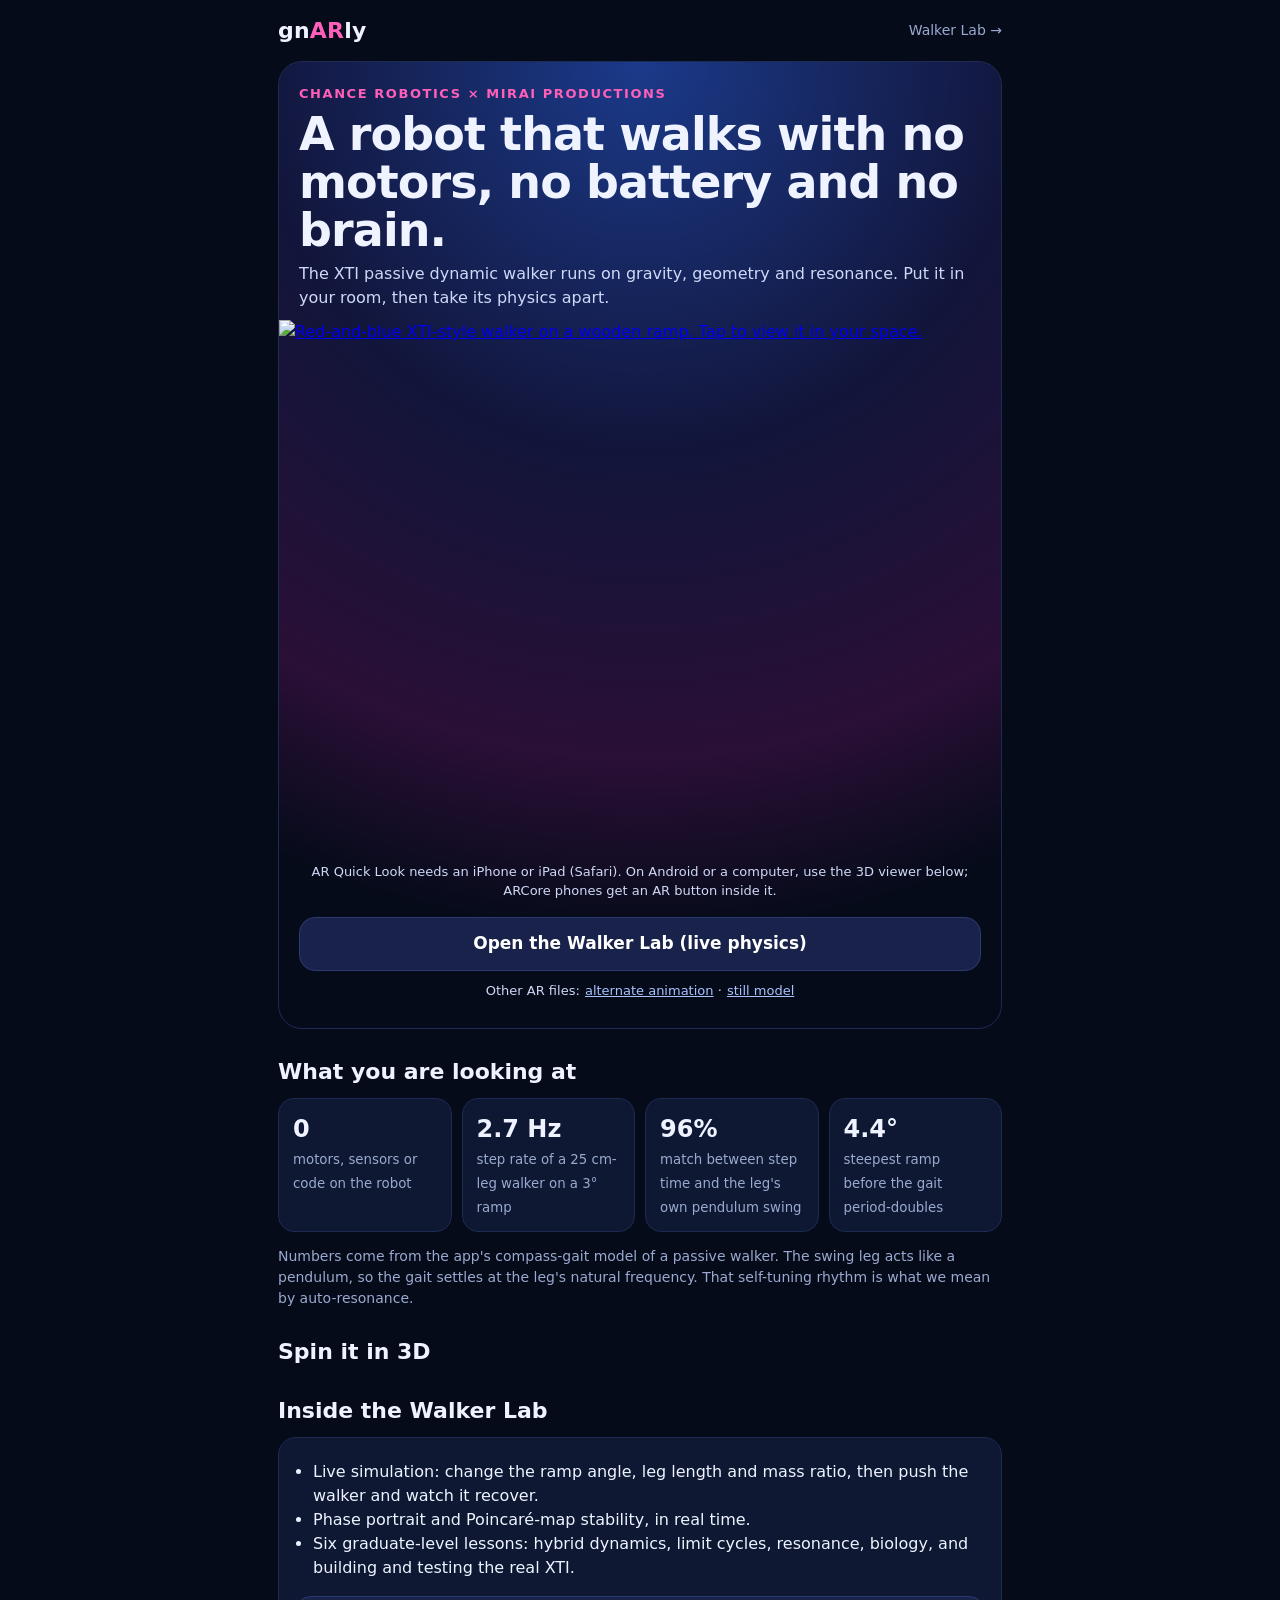
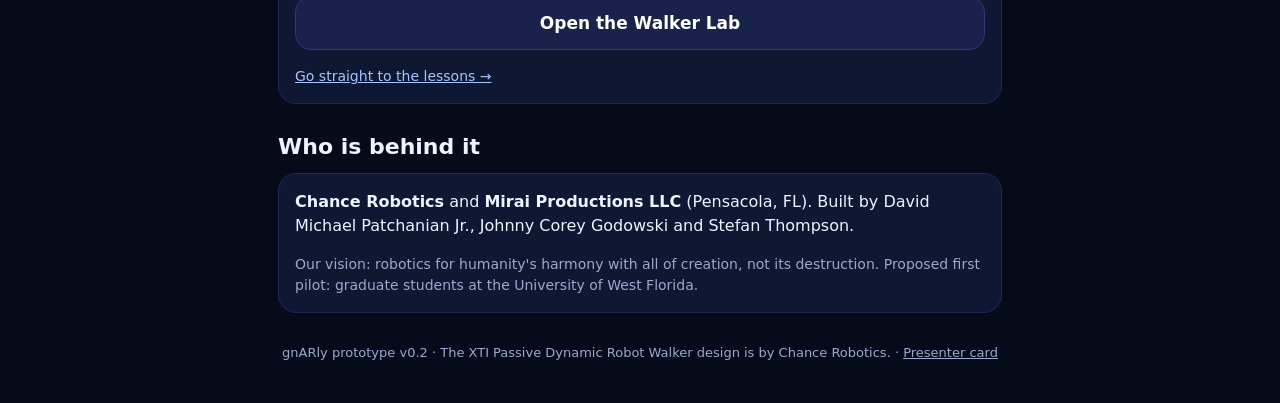
==== index.html @ 9a199389 "Add files via upload" ====
<!doctype html>
<html lang="en">
<head>
<meta charset="utf-8">
<meta name="viewport" content="width=device-width, initial-scale=1, viewport-fit=cover">
<title>gnARly · resonant robots in AR</title>
<meta name="description" content="gnARly: see the XTI passive dynamic walker step in your room, then explore the physics of resonant walking robots. Chance Robotics × Mirai Productions.">
<meta name="theme-color" content="#060b1a">
<meta name="apple-mobile-web-app-capable" content="yes">
<meta name="apple-mobile-web-app-title" content="gnARly">
<link rel="manifest" href="manifest.webmanifest">
<link rel="icon" href="icons/icon-192.png">
<link rel="apple-touch-icon" href="icons/icon-192.png">
<meta property="og:title" content="gnARly · resonant robots in AR">
<meta property="og:image" content="assets/img/hero.png">
<style>
  :root { --bg:#060b1a; --ink:#eef3ff; --muted:#9aa9cf; --blue:#2f7bff; --mag:#ff5fb8; --card:#0e1833; --line:#1d2a52; }
  * { box-sizing: border-box; }
  html, body { margin:0; background:var(--bg); color:var(--ink); font:16px/1.5 -apple-system, BlinkMacSystemFont, "SF Pro Text", system-ui, "Segoe UI", Roboto, sans-serif; -webkit-text-size-adjust:100%; }
  body { padding: env(safe-area-inset-top) env(safe-area-inset-right) env(safe-area-inset-bottom) env(safe-area-inset-left); }
  .wrap { max-width: 760px; margin: 0 auto; padding: 0 18px 40px; }
  header { display:flex; justify-content:space-between; align-items:center; padding:14px 0; }
  .wm { font-weight:800; font-size:22px; letter-spacing:.01em; }
  .wm span { color: var(--mag); }
  header a { color: var(--muted); text-decoration:none; font-size:14px; }
  .hero { position:relative; border-radius:24px; overflow:hidden; background: radial-gradient(120% 90% at 50% 0%, #1b3a8a 0%, #12153a 45%, #2a0f36 80%, #060b1a 100%); border:1px solid var(--line); }
  .hero .txt { padding: 22px 20px 0; }
  .hero h1 { font-size: clamp(30px, 8vw, 46px); line-height:1.05; margin: 6px 0 8px; letter-spacing:-.02em; }
  .hero p { color:#cfd9f7; margin:0 0 6px; }
  .kicker { color: var(--mag); font-weight:700; font-size:13px; letter-spacing:.12em; text-transform:uppercase; }
  .ar-link { display:block; position:relative; margin: 10px 0 0; }
  .ar-link img { display:block; width:100%; height:auto; }
  .ar-cta { display:flex; flex-direction:column; gap:10px; padding: 0 20px 22px; }
  .btn { display:flex; align-items:center; justify-content:center; gap:10px; min-height:54px; border-radius:16px; font-weight:700; font-size:17px; text-decoration:none; color:#fff; background:var(--blue); border:0; }
  .btn.alt { background:#18224a; border:1px solid #2a3a72; font-weight:600; }
  .btn img { width:26px; height:26px; border-radius:7px; }
  .small { font-size:13px; color:var(--muted); text-align:center; margin:2px 0 0; }
  .small a { color:#a9c3ff; }
  section { margin-top: 26px; }
  h2 { font-size:22px; margin: 0 0 10px; }
  .grid { display:grid; grid-template-columns: repeat(auto-fit, minmax(150px, 1fr)); gap:10px; }
  .stat { background:var(--card); border:1px solid var(--line); border-radius:16px; padding:12px 14px; }
  .stat b { display:block; font-size:24px; }
  .stat small { color:var(--muted); }
  .card { background:var(--card); border:1px solid var(--line); border-radius:18px; padding:16px; }
  model-viewer { width:100%; height: 380px; background: radial-gradient(circle at 50% 30%, #16224d, #070c1d); border-radius:18px; --poster-color: transparent; }
  .note { color:var(--muted); font-size:14px; }
  ul.clean { padding-left: 18px; margin: 6px 0; }
  footer { margin-top:30px; color:var(--muted); font-size:13px; text-align:center; }
  .device-other { display:none; }
  body.not-ios .device-ios { display:none; }
  body.not-ios .device-other { display:block; }
</style>
</head>
<body>
<div class="wrap">
  <header>
    <div class="wm">gn<span>AR</span>ly</div>
    <a href="lab.html">Walker Lab →</a>
  </header>

  <div class="hero">
    <div class="txt">
      <div class="kicker">Chance Robotics × Mirai Productions</div>
      <h1>A robot that walks with no motors, no battery and no brain.</h1>
      <p>The XTI passive dynamic walker runs on gravity, geometry and resonance. Put it in your room, then take its physics apart.</p>
    </div>
    <!-- Apple AR Quick Look: an <a rel="ar"> whose first child is an <img> opens the USDZ in AR on iPhone/iPad -->
    <a class="ar-link" rel="ar" href="assets/models/gnarly_walker.usdz">
      <img src="assets/img/hero.png" alt="Red-and-blue XTI-style walker on a wooden ramp. Tap to view it in your space." width="1200" height="900">
    </a>
    <div class="ar-cta">
      <a class="btn device-ios" rel="ar" href="assets/models/gnarly_walker.usdz"><img src="icons/icon-192.png" alt="">View in your space (AR)</a>
      <p class="small device-ios">Opens Apple AR Quick Look. Point at the floor or a table and the walker steps down a 3° ramp at real size. Nothing to install.</p>
      <div class="device-other">
        <p class="small">AR Quick Look needs an iPhone or iPad (Safari). On Android or a computer, use the 3D viewer below; ARCore phones get an AR button inside it.</p>
      </div>
      <a class="btn alt" href="lab.html">Open the Walker Lab (live physics)</a>
      <p class="small">Other AR files:
        <a rel="ar" href="assets/models/gnarly_walker_xform.usdz"><img src="icons/icon-192.png" alt="" width="1" height="1">alternate animation</a> ·
        <a rel="ar" href="assets/models/gnarly_walker_static.usdz"><img src="icons/icon-192.png" alt="" width="1" height="1">still model</a>
      </p>
    </div>
  </div>

  <section>
    <h2>What you are looking at</h2>
    <div class="grid">
      <div class="stat"><b>0</b><small>motors, sensors or code on the robot</small></div>
      <div class="stat"><b>2.7 Hz</b><small>step rate of a 25 cm-leg walker on a 3° ramp</small></div>
      <div class="stat"><b>96%</b><small>match between step time and the leg's own pendulum swing</small></div>
      <div class="stat"><b>4.4°</b><small>steepest ramp before the gait period-doubles</small></div>
    </div>
    <p class="note">Numbers come from the app's compass-gait model of a passive walker. The swing leg acts like a pendulum, so the gait settles at the leg's natural frequency. That self-tuning rhythm is what we mean by auto-resonance.</p>
  </section>

  <section>
    <h2>Spin it in 3D</h2>
    <model-viewer src="assets/models/gnarly_walker.glb" ios-src="assets/models/gnarly_walker.usdz" alt="Animated XTI-style passive walker on a ramp" camera-controls autoplay ar ar-modes="webxr scene-viewer quick-look" shadow-intensity="1" camera-orbit="30deg 70deg 1.6m" touch-action="pan-y"></model-viewer>
  </section>

  <section>
    <h2>Inside the Walker Lab</h2>
    <div class="card">
      <ul class="clean">
        <li>Live simulation: change the ramp angle, leg length and mass ratio, then push the walker and watch it recover.</li>
        <li>Phase portrait and Poincaré-map stability, in real time.</li>
        <li>Six graduate-level lessons: hybrid dynamics, limit cycles, resonance, biology, and building and testing the real XTI.</li>
      </ul>
      <p><a class="btn alt" href="lab.html">Open the Walker Lab</a></p>
      <p class="note" style="margin-bottom:0"><a href="lab.html#lessons" style="color:#a9c3ff">Go straight to the lessons →</a></p>
    </div>
  </section>

  <section>
    <h2>Who is behind it</h2>
    <div class="card">
      <p style="margin-top:0"><b>Chance Robotics</b> and <b>Mirai Productions LLC</b> (Pensacola, FL). Built by David Michael Patchanian Jr., Johnny Corey Godowski and Stefan Thompson.</p>
      <p class="note" style="margin-bottom:0">Our vision: robotics for humanity's harmony with all of creation, not its destruction. Proposed first pilot: graduate students at the University of West Florida.</p>
    </div>
  </section>

  <footer>gnARly prototype v0.2 · The XTI Passive Dynamic Robot Walker design is by Chance Robotics. · <a href="presenter.html" style="color:#9aa9cf">Presenter card</a></footer>
</div>
<script>
  // Show the Quick Look button only where AR Quick Look exists (iOS/iPadOS Safari & in-app Safari views)
  const a = document.createElement('a');
  const qlSupported = a.relList && a.relList.supports && a.relList.supports('ar');
  const isIOS = /iPad|iPhone|iPod/.test(navigator.userAgent) || (navigator.platform === 'MacIntel' && navigator.maxTouchPoints > 1);
  if (!(qlSupported || isIOS)) document.body.classList.add('not-ios');
  // load model-viewer only when the 3D section is near, to keep first paint fast
  const mv = document.querySelector('model-viewer');
  const load = () => { const s = document.createElement('script'); s.type = 'module'; s.src = 'vendor/model-viewer/model-viewer.min.js'; document.head.appendChild(s); };
  if ('IntersectionObserver' in window) { const io = new IntersectionObserver((e) => { if (e.some((x) => x.isIntersecting)) { load(); io.disconnect(); } }, { rootMargin: '400px' }); io.observe(mv); } else load();
  if ('serviceWorker' in navigator) addEventListener('load', () => navigator.serviceWorker.register('sw.js').catch(() => {}));
</script>
</body>
</html>
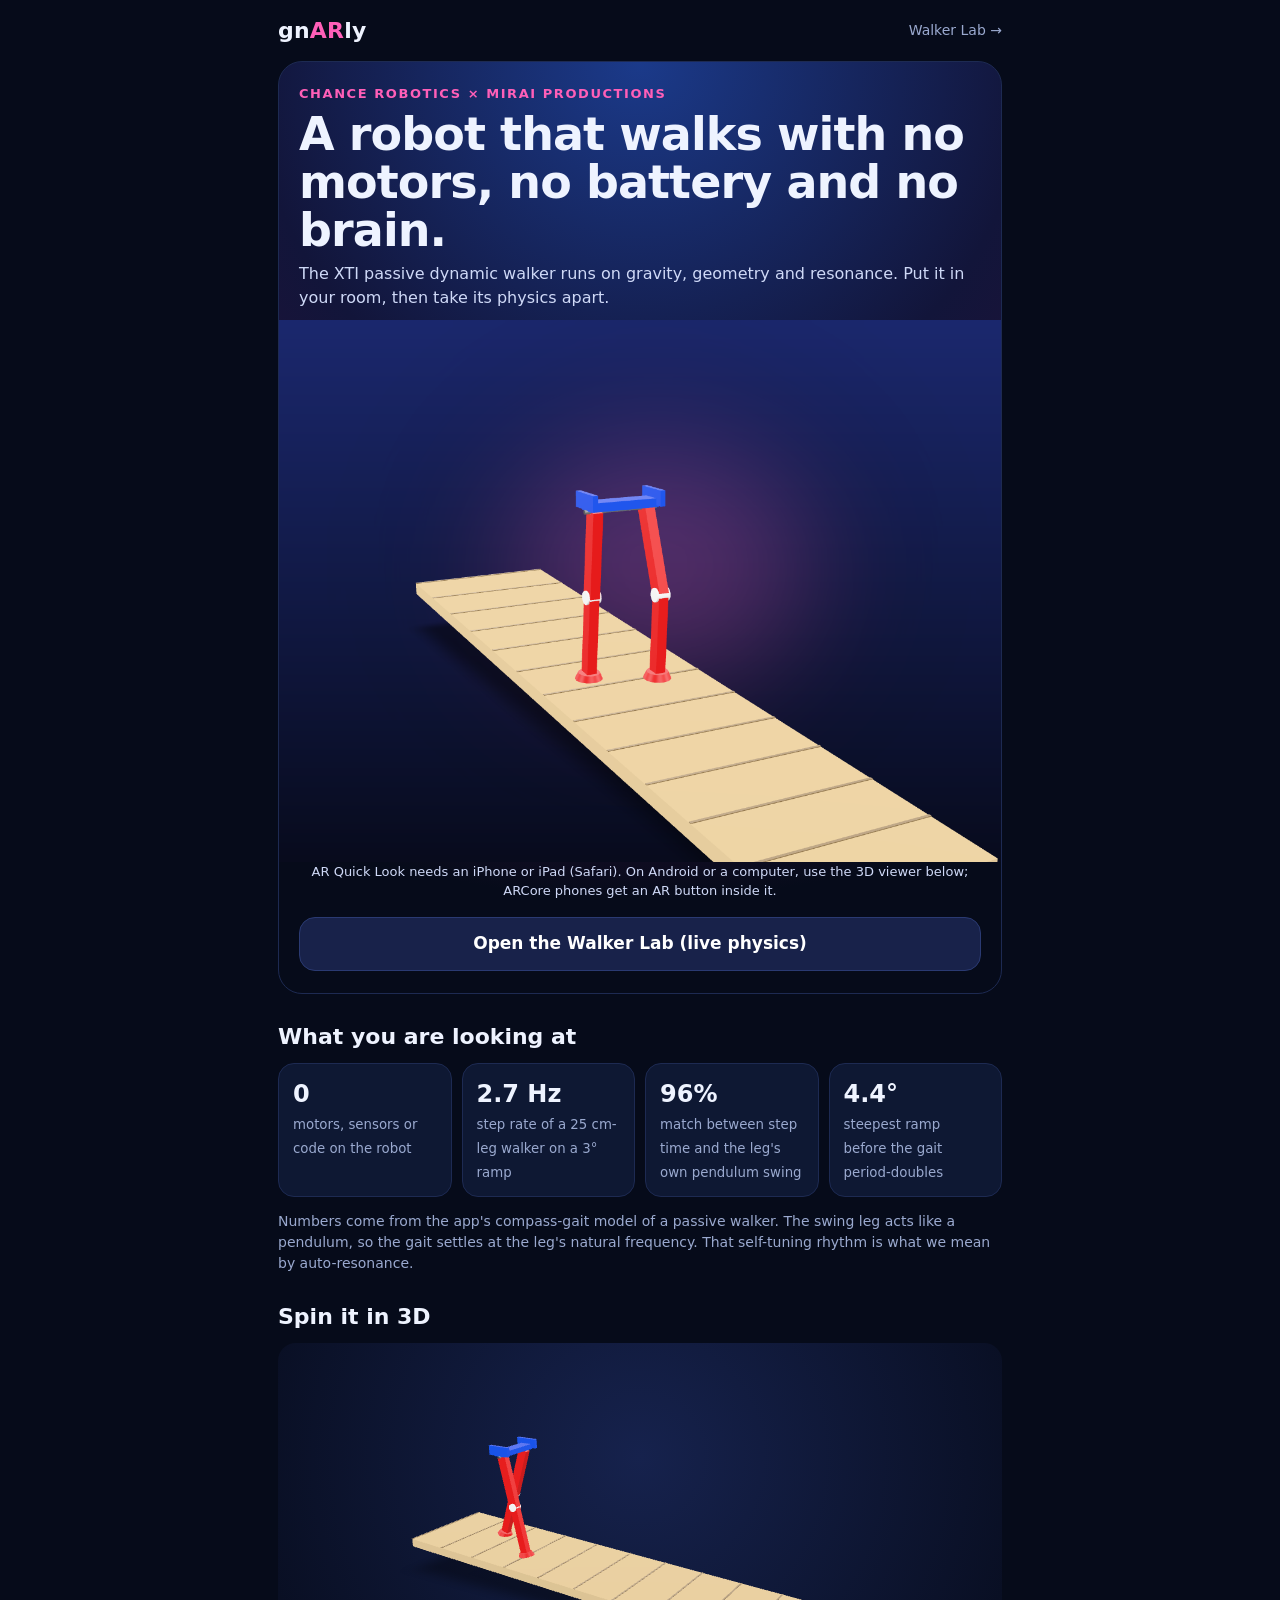
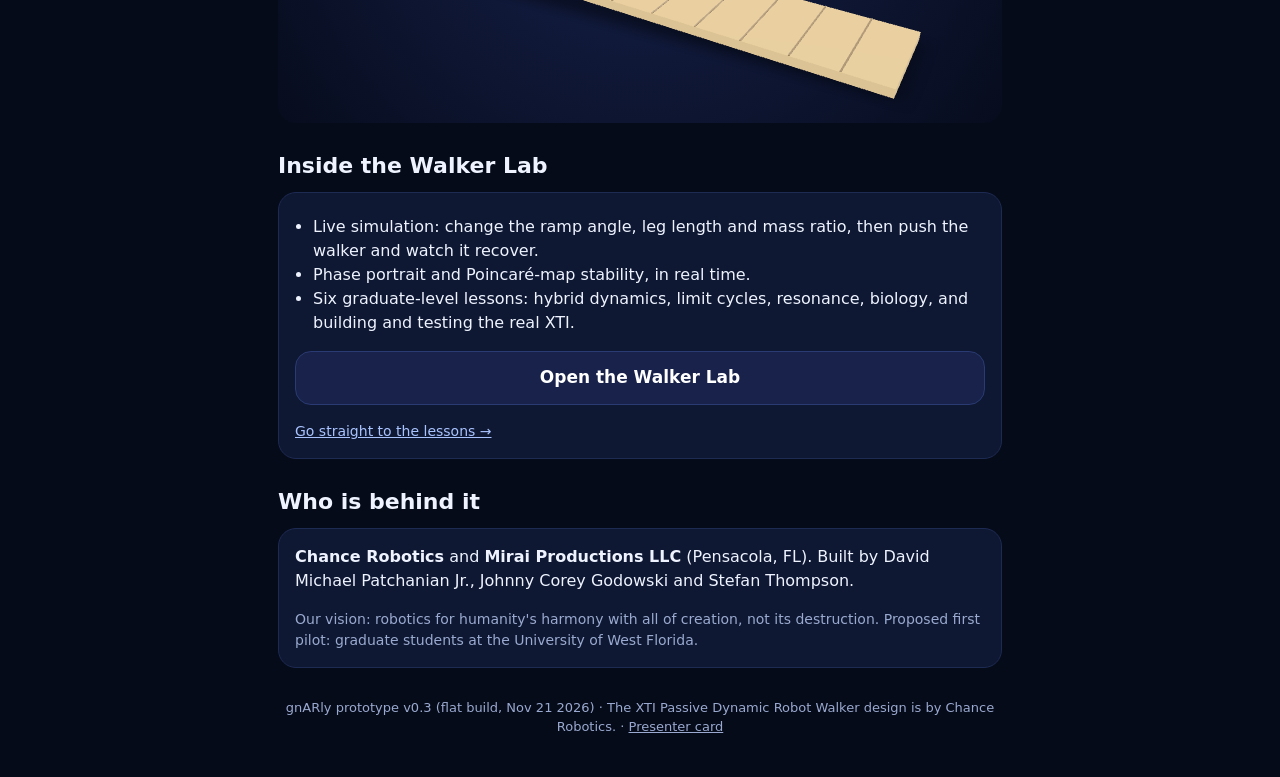
==== commit 1a6c8a14: "Add files via upload" ====
--- a/index.html
+++ b/index.html
@@ -9,10 +9,10 @@
 <meta name="apple-mobile-web-app-capable" content="yes">
 <meta name="apple-mobile-web-app-title" content="gnARly">
 <link rel="manifest" href="manifest.webmanifest">
-<link rel="icon" href="icons/icon-192.png">
-<link rel="apple-touch-icon" href="icons/icon-192.png">
+<link rel="icon" href="icon-192.png">
+<link rel="apple-touch-icon" href="icon-192.png">
 <meta property="og:title" content="gnARly · resonant robots in AR">
-<meta property="og:image" content="assets/img/hero.png">
+<meta property="og:image" content="hero.png">
 <style>
   :root { --bg:#060b1a; --ink:#eef3ff; --muted:#9aa9cf; --blue:#2f7bff; --mag:#ff5fb8; --card:#0e1833; --line:#1d2a52; }
   * { box-sizing: border-box; }
@@ -29,7 +29,20 @@
   .hero p { color:#cfd9f7; margin:0 0 6px; }
   .kicker { color: var(--mag); font-weight:700; font-size:13px; letter-spacing:.12em; text-transform:uppercase; }
   .ar-link { display:block; position:relative; margin: 10px 0 0; }
-  .ar-link img { display:block; width:100%; height:auto; }
+  .ar-link img { display:block; width:100%; height:auto; max-height:62vh; object-fit:cover; }
+  .alts { display:grid; grid-template-columns:1fr 1fr; gap:10px; }
+  .alt-ar { display:flex; align-items:center; gap:8px; padding:8px; border-radius:14px; background:#18224a; border:1px solid #2a3a72; color:#fff; text-decoration:none; font-weight:600; font-size:14px; }
+  .alt-ar img { width:44px; height:33px; object-fit:cover; border-radius:8px; }
+  /* landscape phones: put the picture and the buttons side by side */
+  @media (orientation: landscape) and (max-height: 600px) {
+    .wrap { max-width: 980px; }
+    .hero { display:grid; grid-template-columns: 1.1fr 1fr; align-items:center; }
+    .hero .txt { grid-column: 1 / -1; padding-bottom: 4px; }
+    .hero h1 { font-size: 28px; }
+    .ar-link img { max-height: 70vh; }
+    .ar-cta { padding-top: 14px; }
+    model-viewer { height: 80vh; }
+  }
   .ar-cta { display:flex; flex-direction:column; gap:10px; padding: 0 20px 22px; }
   .btn { display:flex; align-items:center; justify-content:center; gap:10px; min-height:54px; border-radius:16px; font-weight:700; font-size:17px; text-decoration:none; color:#fff; background:var(--blue); border:0; }
   .btn.alt { background:#18224a; border:1px solid #2a3a72; font-weight:600; }
@@ -66,20 +79,21 @@
       <p>The XTI passive dynamic walker runs on gravity, geometry and resonance. Put it in your room, then take its physics apart.</p>
     </div>
     <!-- Apple AR Quick Look: an <a rel="ar"> whose first child is an <img> opens the USDZ in AR on iPhone/iPad -->
-    <a class="ar-link" rel="ar" href="assets/models/gnarly_walker.usdz">
-      <img src="assets/img/hero.png" alt="Red-and-blue XTI-style walker on a wooden ramp. Tap to view it in your space." width="1200" height="900">
+    <a class="ar-link" rel="ar" href="gnarly_walker.usdz">
+      <img src="hero.png" alt="Red-and-blue XTI-style walker on a wooden ramp. Tap to view it in your space." width="1200" height="900">
     </a>
     <div class="ar-cta">
-      <a class="btn device-ios" rel="ar" href="assets/models/gnarly_walker.usdz"><img src="icons/icon-192.png" alt="">View in your space (AR)</a>
+      <a class="btn device-ios" rel="ar" href="gnarly_walker.usdz"><img src="icon-192.png" alt="">View in your space (AR)</a>
       <p class="small device-ios">Opens Apple AR Quick Look. Point at the floor or a table and the walker steps down a 3° ramp at real size. Nothing to install.</p>
       <div class="device-other">
         <p class="small">AR Quick Look needs an iPhone or iPad (Safari). On Android or a computer, use the 3D viewer below; ARCore phones get an AR button inside it.</p>
       </div>
       <a class="btn alt" href="lab.html">Open the Walker Lab (live physics)</a>
-      <p class="small">Other AR files:
-        <a rel="ar" href="assets/models/gnarly_walker_xform.usdz"><img src="icons/icon-192.png" alt="" width="1" height="1">alternate animation</a> ·
-        <a rel="ar" href="assets/models/gnarly_walker_static.usdz"><img src="icons/icon-192.png" alt="" width="1" height="1">still model</a>
-      </p>
+      <div class="alts device-ios">
+        <a class="alt-ar" rel="ar" href="gnarly_walker_xform.usdz"><img src="hero.png" alt="Walker preview">Backup B: walking</a>
+        <a class="alt-ar" rel="ar" href="gnarly_walker_static.usdz"><img src="hero.png" alt="Walker preview">Backup C: still</a>
+      </div>
+      <p class="small device-ios">If the main button doesn't animate on your phone, try Backup B. Backup C is a still model.</p>
     </div>
   </div>
 
@@ -96,7 +110,7 @@
 
   <section>
     <h2>Spin it in 3D</h2>
-    <model-viewer src="assets/models/gnarly_walker.glb" ios-src="assets/models/gnarly_walker.usdz" alt="Animated XTI-style passive walker on a ramp" camera-controls autoplay ar ar-modes="webxr scene-viewer quick-look" shadow-intensity="1" camera-orbit="30deg 70deg 1.6m" touch-action="pan-y"></model-viewer>
+    <model-viewer src="gnarly_walker.glb" ios-src="gnarly_walker.usdz" alt="Animated XTI-style passive walker on a ramp" camera-controls autoplay ar ar-modes="webxr scene-viewer quick-look" shadow-intensity="1" camera-orbit="30deg 70deg 1.6m" touch-action="pan-y"></model-viewer>
   </section>
 
   <section>
@@ -120,7 +134,7 @@
     </div>
   </section>
 
-  <footer>gnARly prototype v0.2 · The XTI Passive Dynamic Robot Walker design is by Chance Robotics. · <a href="presenter.html" style="color:#9aa9cf">Presenter card</a></footer>
+  <footer>gnARly prototype v0.3 (flat build, Nov 21 2026) · The XTI Passive Dynamic Robot Walker design is by Chance Robotics. · <a href="presenter.html" style="color:#9aa9cf">Presenter card</a></footer>
 </div>
 <script>
   // Show the Quick Look button only where AR Quick Look exists (iOS/iPadOS Safari & in-app Safari views)
@@ -130,7 +144,7 @@
   if (!(qlSupported || isIOS)) document.body.classList.add('not-ios');
   // load model-viewer only when the 3D section is near, to keep first paint fast
   const mv = document.querySelector('model-viewer');
-  const load = () => { const s = document.createElement('script'); s.type = 'module'; s.src = 'vendor/model-viewer/model-viewer.min.js'; document.head.appendChild(s); };
+  const load = () => { const s = document.createElement('script'); s.type = 'module'; s.src = 'model-viewer.min.js'; document.head.appendChild(s); };
   if ('IntersectionObserver' in window) { const io = new IntersectionObserver((e) => { if (e.some((x) => x.isIntersecting)) { load(); io.disconnect(); } }, { rootMargin: '400px' }); io.observe(mv); } else load();
   if ('serviceWorker' in navigator) addEventListener('load', () => navigator.serviceWorker.register('sw.js').catch(() => {}));
 </script>
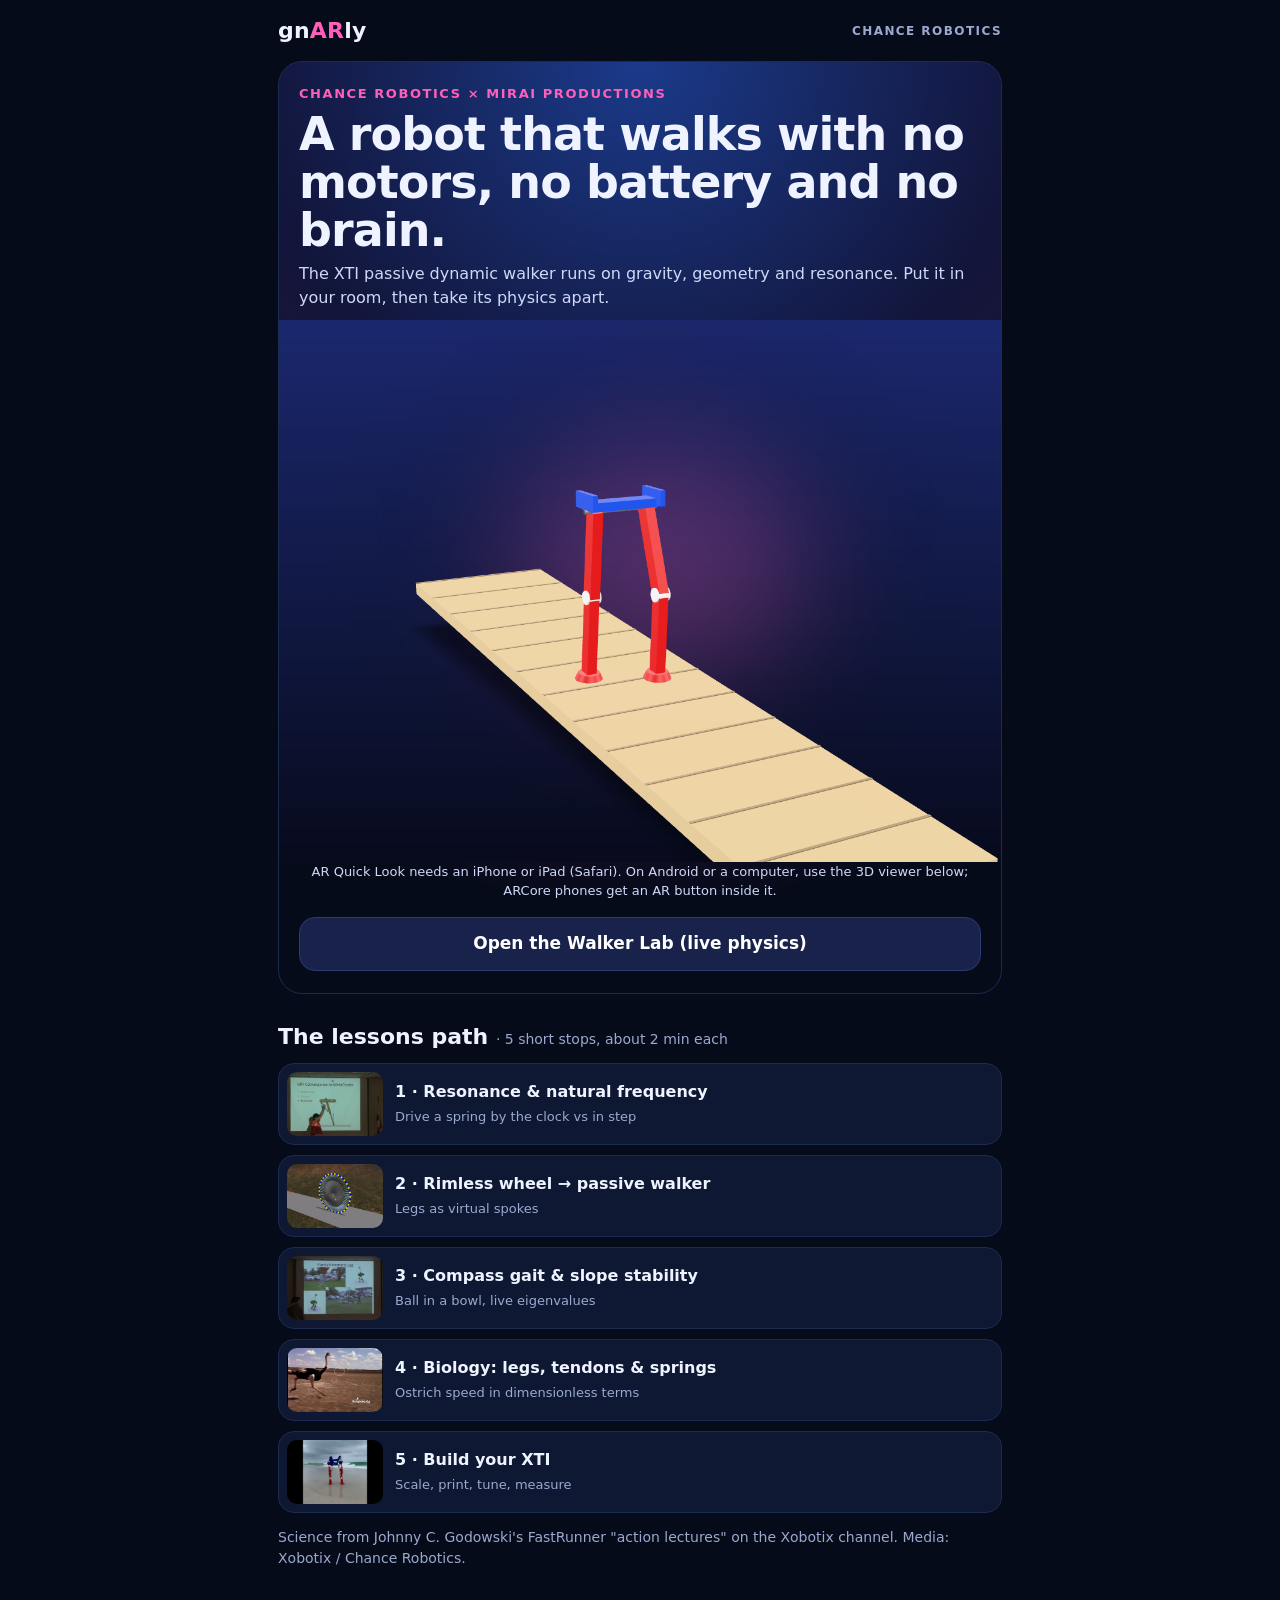
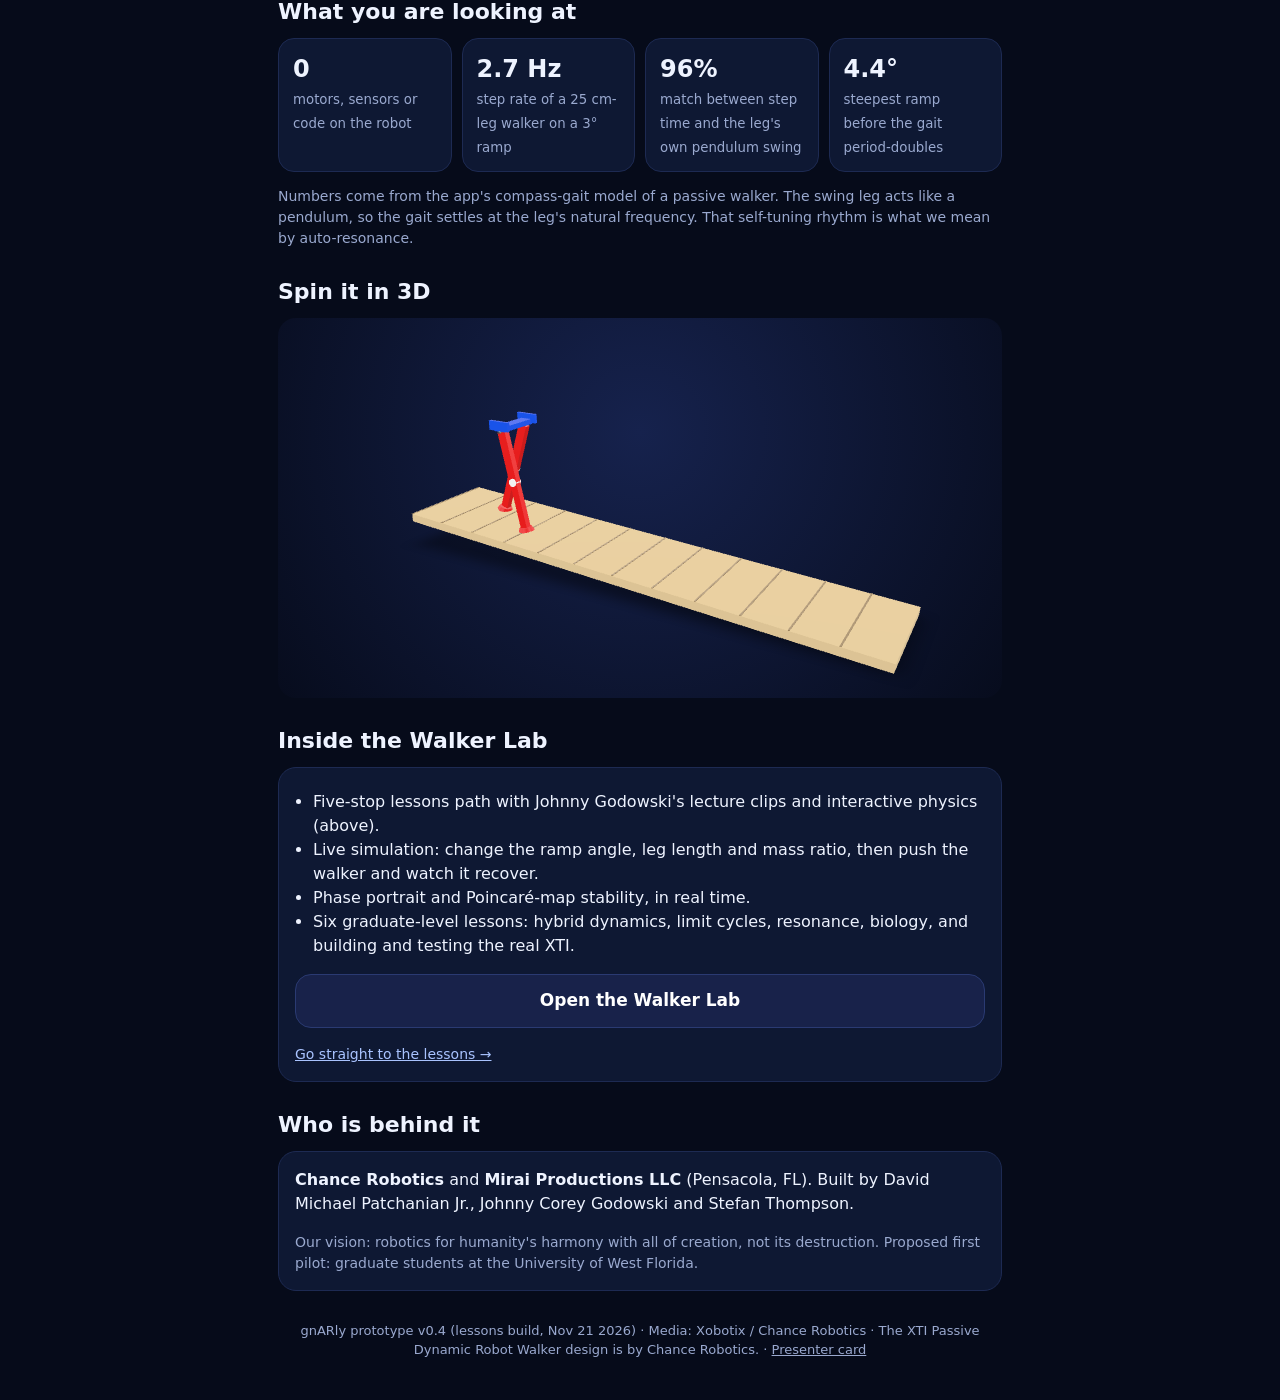
==== commit dc07371d: "Add files via upload" ====
--- a/index.html
+++ b/index.html
@@ -59,6 +59,16 @@
   model-viewer { width:100%; height: 380px; background: radial-gradient(circle at 50% 30%, #16224d, #070c1d); border-radius:18px; --poster-color: transparent; }
   .note { color:var(--muted); font-size:14px; }
   ul.clean { padding-left: 18px; margin: 6px 0; }
+  .cr { color: var(--muted); text-decoration:none; font-size:12px; font-weight:700; letter-spacing:.12em; text-transform:uppercase; display:flex; align-items:center; gap:8px; }
+  .cr img { height:30px; width:auto; border-radius:6px; }
+  .path { display:grid; gap:10px; }
+  .path a { display:flex; gap:12px; align-items:center; background:var(--card); border:1px solid var(--line); border-radius:16px; padding:8px; color:var(--ink); text-decoration:none; }
+  .path img { width:96px; height:64px; object-fit:cover; border-radius:10px; flex:0 0 auto; }
+  .path b { display:block; font-size:16px; } .path small { color:var(--muted); font-size:13px; }
+  @media (orientation: landscape) and (max-height: 600px) { .path { grid-template-columns: 1fr 1fr; } }
+  #splash { position:fixed; inset:0; z-index:50; background:#000; display:flex; align-items:center; justify-content:center; animation: sp 1.6s ease 1s forwards; pointer-events:none; }
+  #splash img { max-width:70vw; max-height:50vh; }
+  @keyframes sp { to { opacity:0; visibility:hidden; } }
   footer { margin-top:30px; color:var(--muted); font-size:13px; text-align:center; }
   .device-other { display:none; }
   body.not-ios .device-ios { display:none; }
@@ -66,10 +76,11 @@
 </style>
 </head>
 <body>
+<!--SPLASH--><!--/SPLASH-->
 <div class="wrap">
   <header>
     <div class="wm">gn<span>AR</span>ly</div>
-    <a href="lab.html">Walker Lab →</a>
+    <!--BRAND--><a class="cr" href="#team">Chance Robotics</a><!--/BRAND-->
   </header>
 
   <div class="hero">
@@ -97,6 +108,18 @@
     </div>
   </div>
 
+  <section id="lessons">
+    <h2>The lessons path <small style="color:var(--muted);font-weight:500;font-size:14px">· 5 short stops, about 2 min each</small></h2>
+    <div class="path">
+      <a href="lesson-1.html"><img src="yt_sAl63xFk8Z4.jpg" alt="" loading="lazy"><span><b>1 · Resonance & natural frequency</b><small>Drive a spring by the clock vs in step</small></span></a>
+      <a href="lesson-2.html"><img src="yt_BIPW9TrinKM.jpg" alt="" loading="lazy"><span><b>2 · Rimless wheel → passive walker</b><small>Legs as virtual spokes</small></span></a>
+      <a href="lesson-3.html"><img src="yt_EqZYetiXRTU.jpg" alt="" loading="lazy"><span><b>3 · Compass gait & slope stability</b><small>Ball in a bowl, live eigenvalues</small></span></a>
+      <a href="lesson-4.html"><img src="yt_DIICyG_tfCY.jpg" alt="" loading="lazy"><span><b>4 · Biology: legs, tendons & springs</b><small>Ostrich speed in dimensionless terms</small></span></a>
+      <a href="lesson-5.html"><img src="yt_sVBS7jcfLVs.jpg" alt="" loading="lazy"><span><b>5 · Build your XTI</b><small>Scale, print, tune, measure</small></span></a>
+    </div>
+    <p class="note">Science from Johnny C. Godowski's FastRunner "action lectures" on the Xobotix channel. Media: Xobotix / Chance Robotics.</p>
+  </section>
+
   <section>
     <h2>What you are looking at</h2>
     <div class="grid">
@@ -117,6 +140,7 @@
     <h2>Inside the Walker Lab</h2>
     <div class="card">
       <ul class="clean">
+        <li>Five-stop lessons path with Johnny Godowski's lecture clips and interactive physics (above).</li>
         <li>Live simulation: change the ramp angle, leg length and mass ratio, then push the walker and watch it recover.</li>
         <li>Phase portrait and Poincaré-map stability, in real time.</li>
         <li>Six graduate-level lessons: hybrid dynamics, limit cycles, resonance, biology, and building and testing the real XTI.</li>
@@ -126,7 +150,7 @@
     </div>
   </section>
 
-  <section>
+  <section id="team">
     <h2>Who is behind it</h2>
     <div class="card">
       <p style="margin-top:0"><b>Chance Robotics</b> and <b>Mirai Productions LLC</b> (Pensacola, FL). Built by David Michael Patchanian Jr., Johnny Corey Godowski and Stefan Thompson.</p>
@@ -134,7 +158,7 @@
     </div>
   </section>
 
-  <footer>gnARly prototype v0.3 (flat build, Nov 21 2026) · The XTI Passive Dynamic Robot Walker design is by Chance Robotics. · <a href="presenter.html" style="color:#9aa9cf">Presenter card</a></footer>
+  <footer>gnARly prototype v0.4 (lessons build, Nov 21 2026) · Media: Xobotix / Chance Robotics · The XTI Passive Dynamic Robot Walker design is by Chance Robotics. · <a href="presenter.html" style="color:#9aa9cf">Presenter card</a></footer>
 </div>
 <script>
   // Show the Quick Look button only where AR Quick Look exists (iOS/iPadOS Safari & in-app Safari views)
